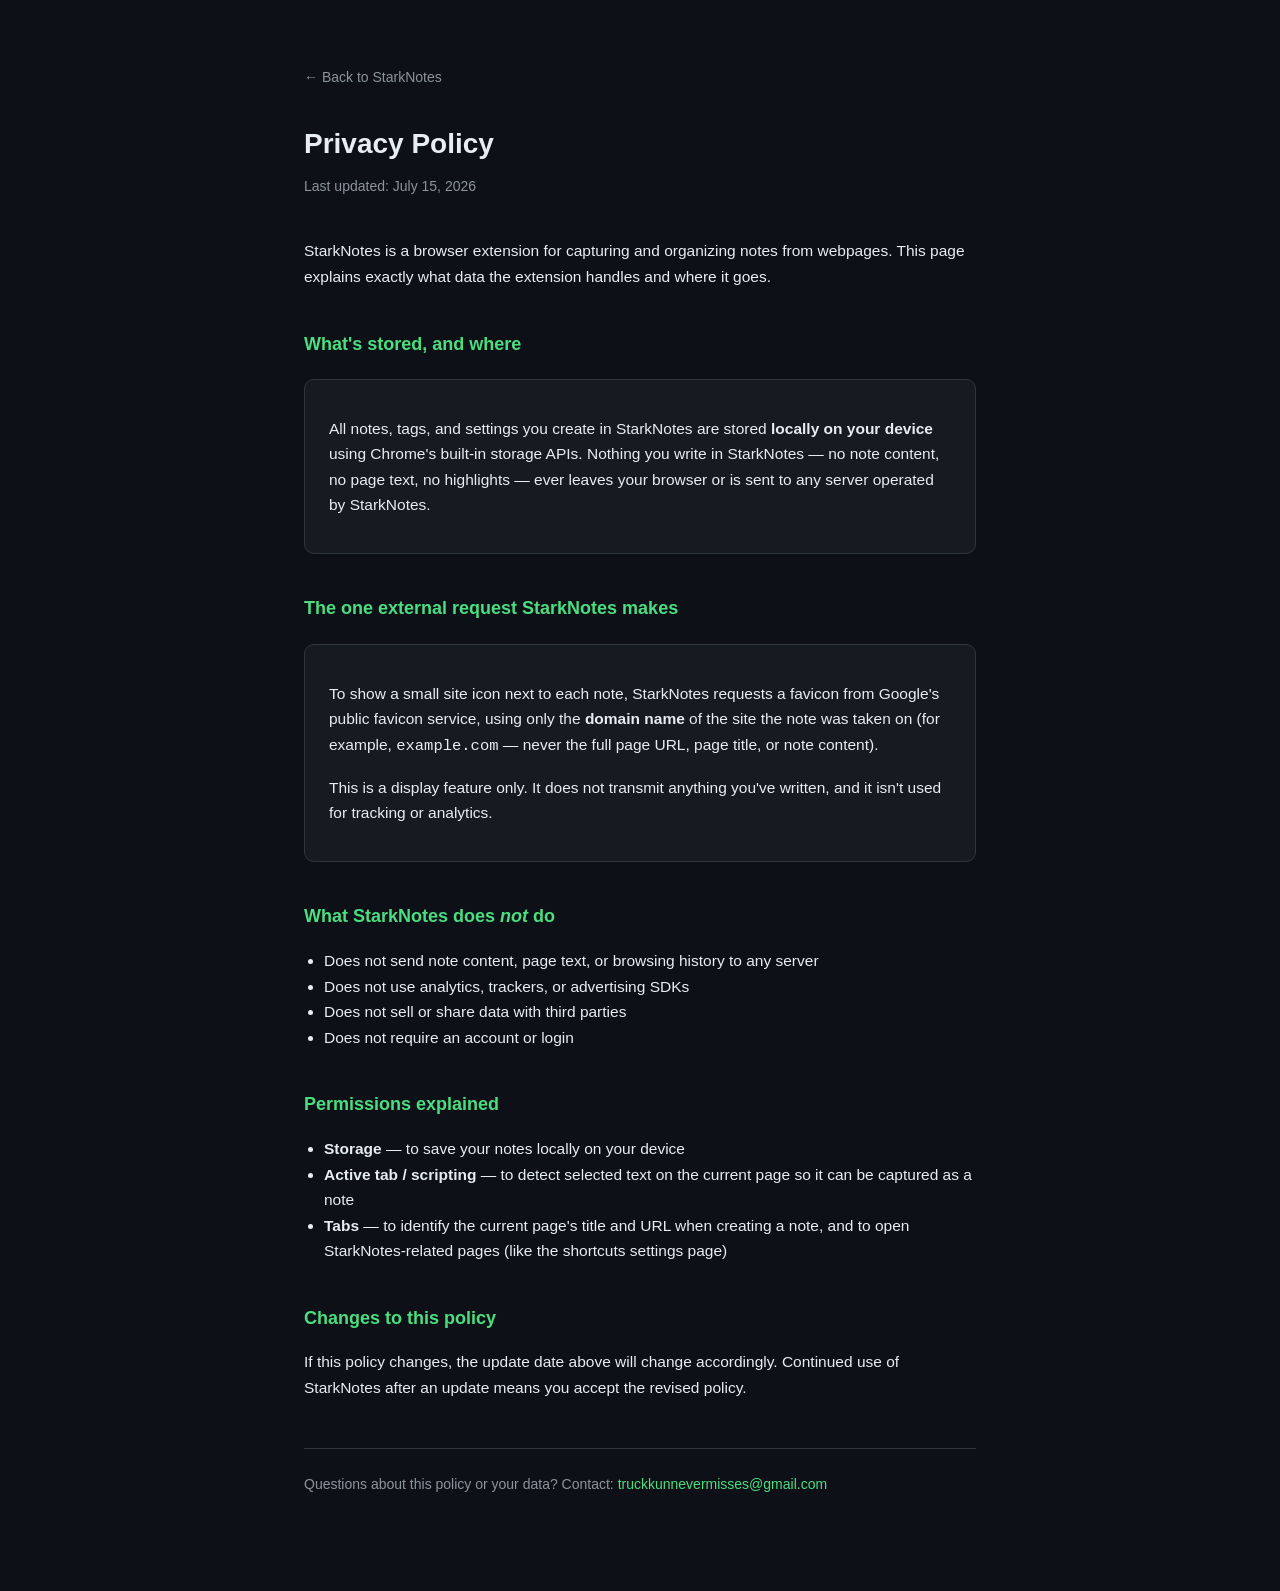
==== privacy.html @ d1b42944 "privacy policy" ====
<!DOCTYPE html>
<html lang="en">
<head>
<meta charset="UTF-8" />
<meta name="viewport" content="width=device-width, initial-scale=1.0" />
<title>StarkNotes — Privacy Policy</title>
<style>
  :root {
    --bg: #0d1117;
    --bg-card: #161b22;
    --border: #30363d;
    --text: #e6edf3;
    --text-muted: #8b949e;
    --accent: #4ade80;
  }
  * { box-sizing: border-box; }
  body {
    margin: 0;
    background: var(--bg);
    color: var(--text);
    font-family: -apple-system, BlinkMacSystemFont, "Segoe UI", Roboto, sans-serif;
    line-height: 1.65;
  }
  .wrap {
    max-width: 720px;
    margin: 0 auto;
    padding: 64px 24px 96px;
  }
  a { color: var(--accent); text-decoration: none; }
  a:hover { text-decoration: underline; }
  .back {
    display: inline-block;
    margin-bottom: 32px;
    color: var(--text-muted);
    font-size: 14px;
  }
  h1 {
    font-size: 28px;
    margin: 0 0 8px;
  }
  .updated {
    color: var(--text-muted);
    font-size: 14px;
    margin-bottom: 40px;
  }
  h2 {
    font-size: 18px;
    margin: 40px 0 12px;
    color: var(--accent);
  }
  p, li { color: var(--text); font-size: 15.5px; }
  ul { padding-left: 20px; }
  .card {
    background: var(--bg-card);
    border: 1px solid var(--border);
    border-radius: 10px;
    padding: 20px 24px;
    margin: 20px 0;
  }
  .contact {
    margin-top: 48px;
    padding-top: 24px;
    border-top: 1px solid var(--border);
    color: var(--text-muted);
    font-size: 14px;
  }
</style>
</head>
<body>
  <div class="wrap">
    <a class="back" href="index.html">&larr; Back to StarkNotes</a>
    <h1>Privacy Policy</h1>
    <div class="updated">Last updated: July 15, 2026</div>

    <p>StarkNotes is a browser extension for capturing and organizing notes from webpages. This page explains exactly what data the extension handles and where it goes.</p>

    <h2>What's stored, and where</h2>
    <div class="card">
      <p>All notes, tags, and settings you create in StarkNotes are stored <strong>locally on your device</strong> using Chrome's built-in storage APIs. Nothing you write in StarkNotes — no note content, no page text, no highlights — ever leaves your browser or is sent to any server operated by StarkNotes.</p>
    </div>

    <h2>The one external request StarkNotes makes</h2>
    <div class="card">
      <p>To show a small site icon next to each note, StarkNotes requests a favicon from Google's public favicon service, using only the <strong>domain name</strong> of the site the note was taken on (for example, <code>example.com</code> — never the full page URL, page title, or note content).</p>
      <p>This is a display feature only. It does not transmit anything you've written, and it isn't used for tracking or analytics.</p>
    </div>

    <h2>What StarkNotes does <em>not</em> do</h2>
    <ul>
      <li>Does not send note content, page text, or browsing history to any server</li>
      <li>Does not use analytics, trackers, or advertising SDKs</li>
      <li>Does not sell or share data with third parties</li>
      <li>Does not require an account or login</li>
    </ul>

    <h2>Permissions explained</h2>
    <ul>
      <li><strong>Storage</strong> — to save your notes locally on your device</li>
      <li><strong>Active tab / scripting</strong> — to detect selected text on the current page so it can be captured as a note</li>
      <li><strong>Tabs</strong> — to identify the current page's title and URL when creating a note, and to open StarkNotes-related pages (like the shortcuts settings page)</li>
    </ul>

    <h2>Changes to this policy</h2>
    <p>If this policy changes, the update date above will change accordingly. Continued use of StarkNotes after an update means you accept the revised policy.</p>

    <div class="contact">
      Questions about this policy or your data? Contact: <a href="mailto:truckkunnevermisses@gmail.com">truckkunnevermisses@gmail.com</a>
    </div>
  </div>
</body>
</html>
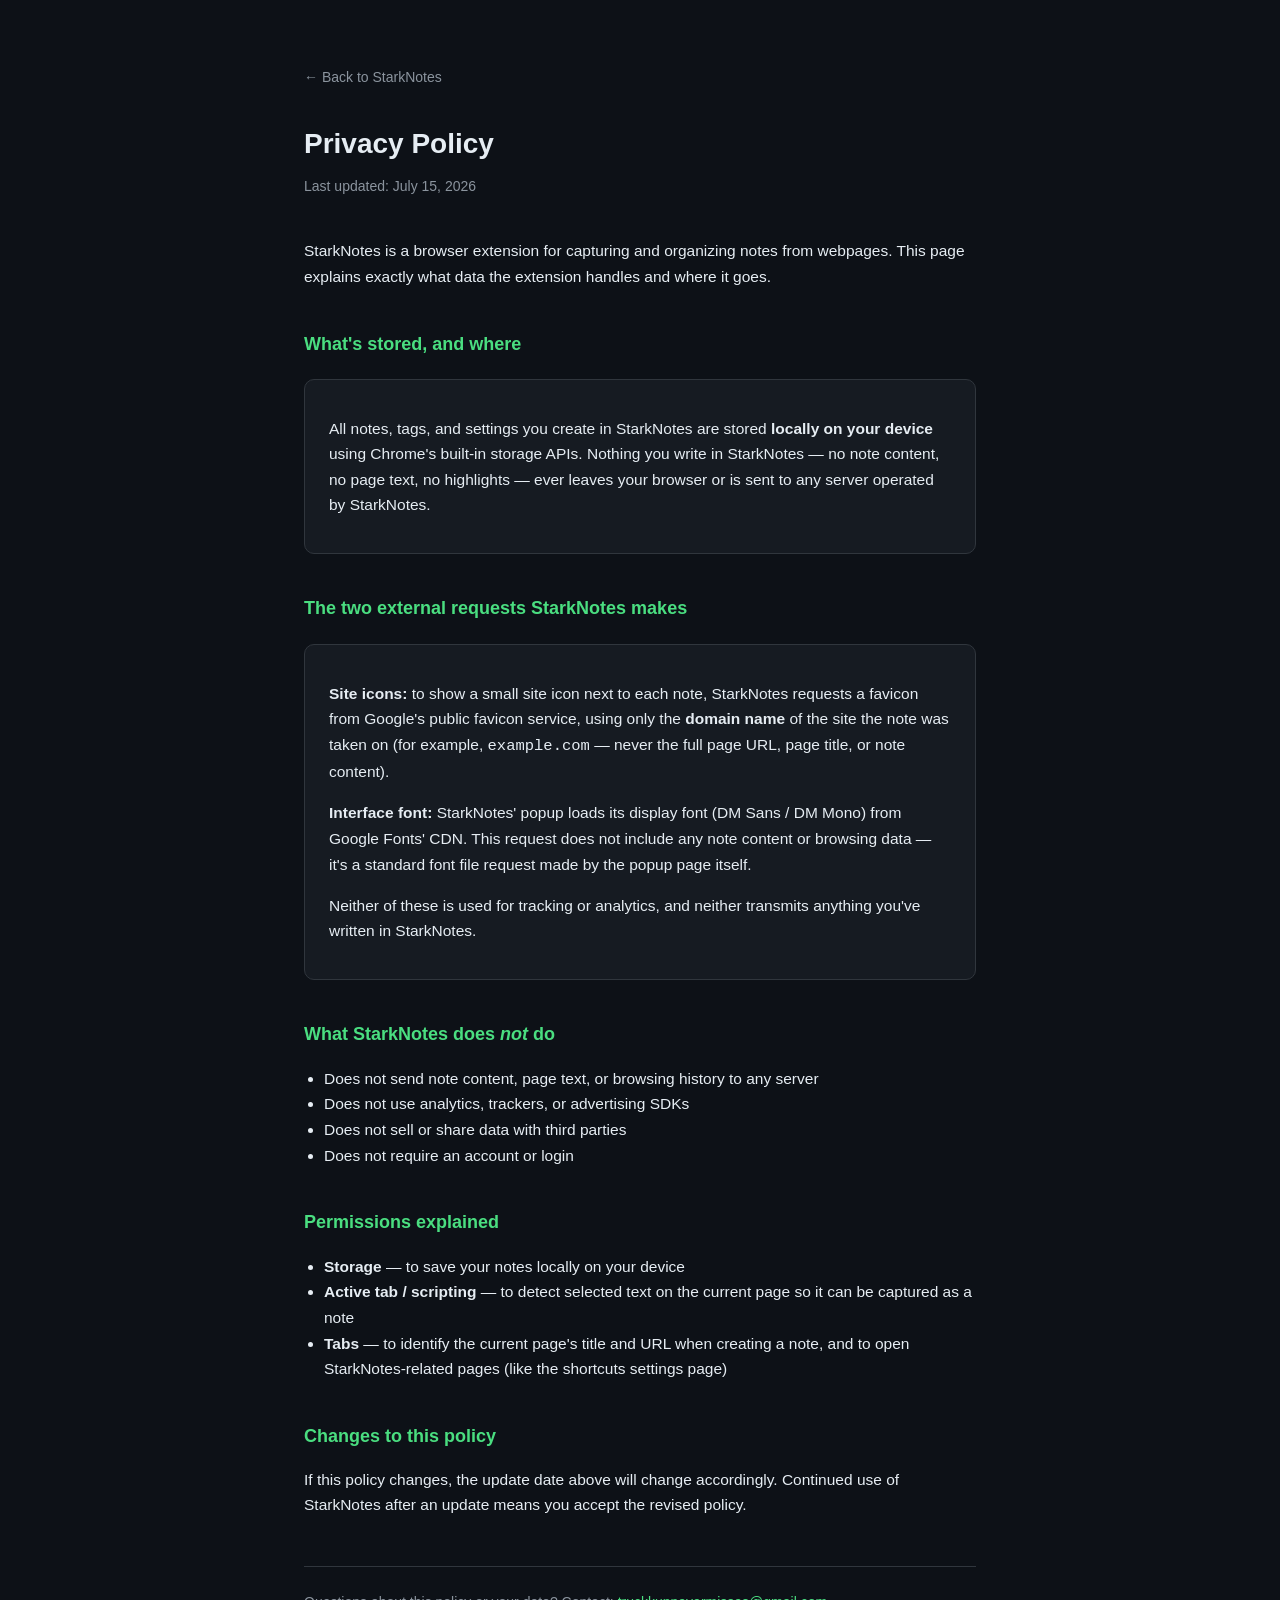
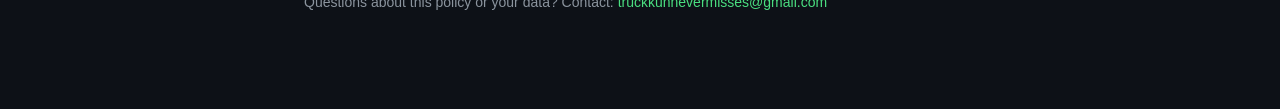
==== commit a073076b: "working fine" ====
--- a/privacy.html
+++ b/privacy.html
@@ -68,7 +68,7 @@
 </head>
 <body>
   <div class="wrap">
-    <a class="back" href="index.html">&larr; Back to StarkNotes</a>
+    <a class="back" href="/">&larr; Back to StarkNotes</a>
     <h1>Privacy Policy</h1>
     <div class="updated">Last updated: July 15, 2026</div>
 
@@ -79,10 +79,11 @@
       <p>All notes, tags, and settings you create in StarkNotes are stored <strong>locally on your device</strong> using Chrome's built-in storage APIs. Nothing you write in StarkNotes — no note content, no page text, no highlights — ever leaves your browser or is sent to any server operated by StarkNotes.</p>
     </div>
 
-    <h2>The one external request StarkNotes makes</h2>
+    <h2>The two external requests StarkNotes makes</h2>
     <div class="card">
-      <p>To show a small site icon next to each note, StarkNotes requests a favicon from Google's public favicon service, using only the <strong>domain name</strong> of the site the note was taken on (for example, <code>example.com</code> — never the full page URL, page title, or note content).</p>
-      <p>This is a display feature only. It does not transmit anything you've written, and it isn't used for tracking or analytics.</p>
+      <p><strong>Site icons:</strong> to show a small site icon next to each note, StarkNotes requests a favicon from Google's public favicon service, using only the <strong>domain name</strong> of the site the note was taken on (for example, <code>example.com</code> — never the full page URL, page title, or note content).</p>
+      <p><strong>Interface font:</strong> StarkNotes' popup loads its display font (DM Sans / DM Mono) from Google Fonts' CDN. This request does not include any note content or browsing data — it's a standard font file request made by the popup page itself.</p>
+      <p>Neither of these is used for tracking or analytics, and neither transmits anything you've written in StarkNotes.</p>
     </div>
 
     <h2>What StarkNotes does <em>not</em> do</h2>
@@ -108,4 +109,4 @@
     </div>
   </div>
 </body>
-</html>
+</html>
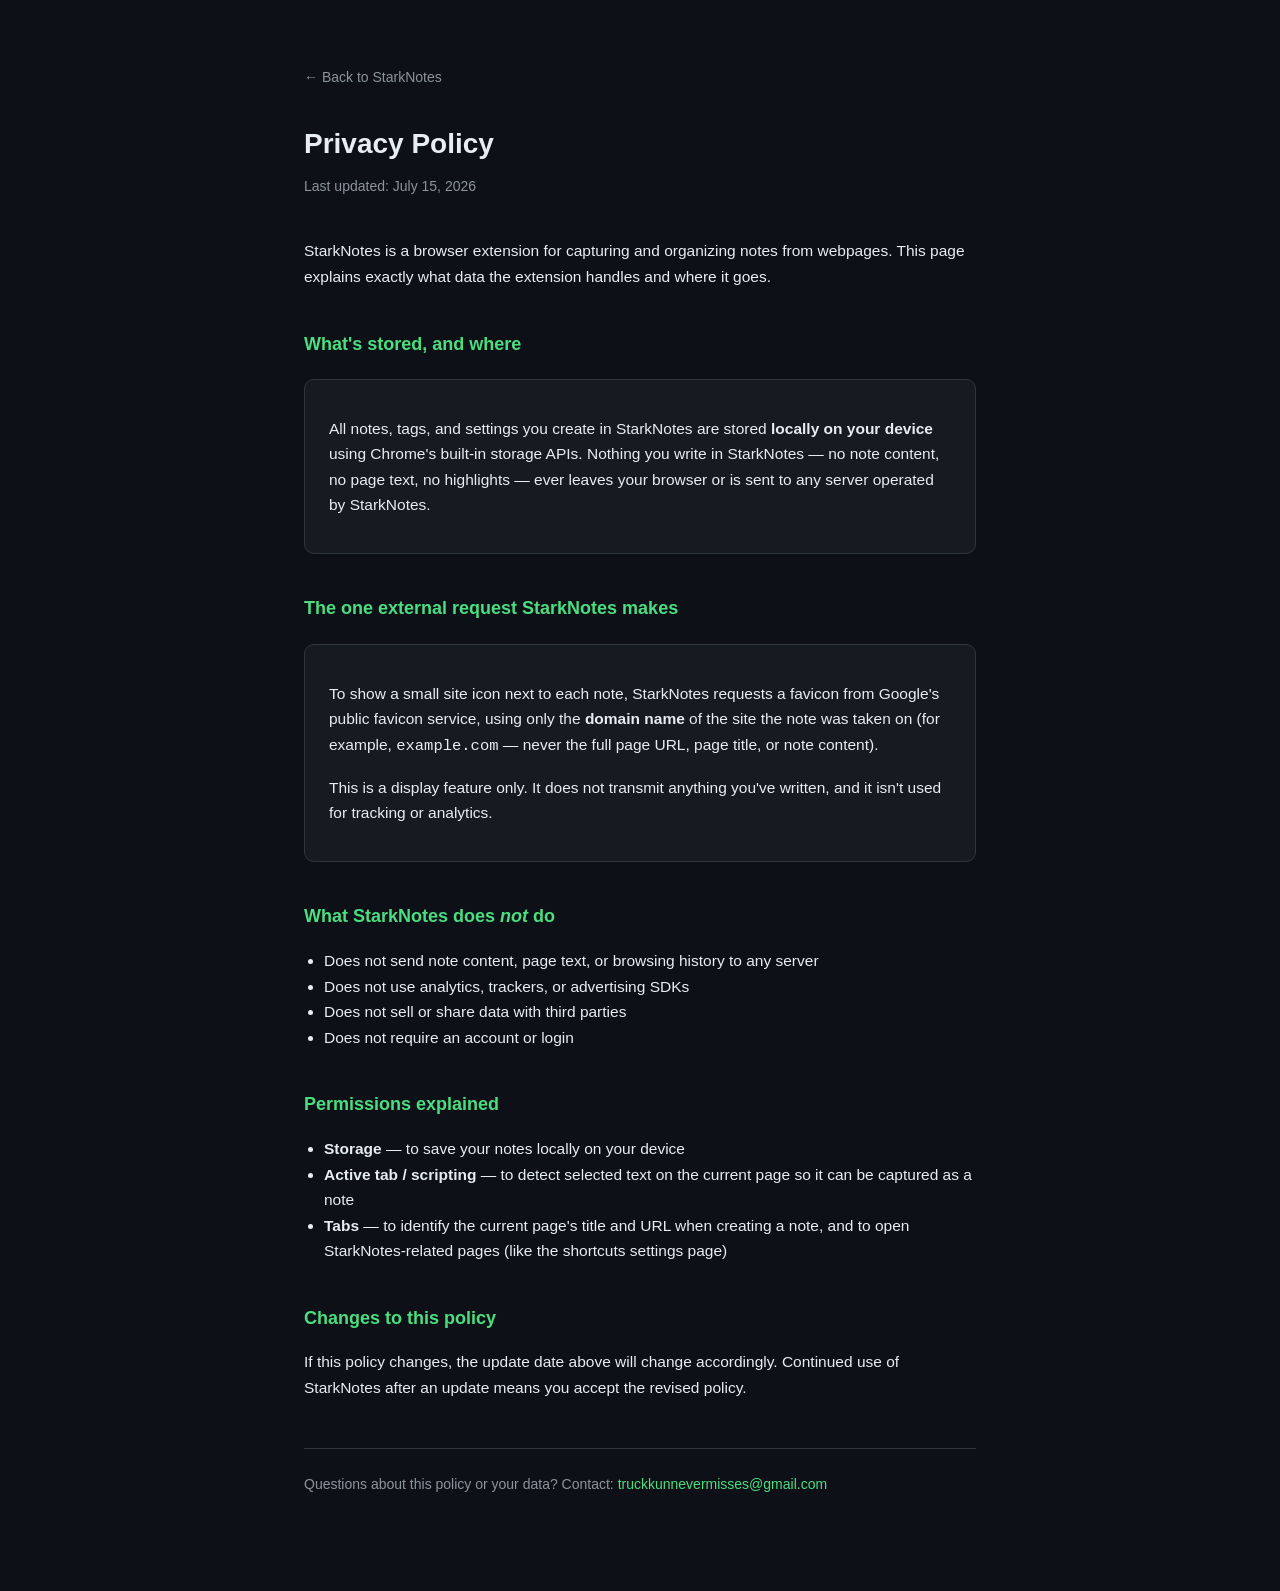
==== commit 1233c152: "working fine" ====
--- a/privacy.html
+++ b/privacy.html
@@ -68,7 +68,7 @@
 </head>
 <body>
   <div class="wrap">
-    <a class="back" href="/">&larr; Back to StarkNotes</a>
+    <a class="back" href="index.html">&larr; Back to StarkNotes</a>
     <h1>Privacy Policy</h1>
     <div class="updated">Last updated: July 15, 2026</div>
 
@@ -79,11 +79,10 @@
       <p>All notes, tags, and settings you create in StarkNotes are stored <strong>locally on your device</strong> using Chrome's built-in storage APIs. Nothing you write in StarkNotes — no note content, no page text, no highlights — ever leaves your browser or is sent to any server operated by StarkNotes.</p>
     </div>
 
-    <h2>The two external requests StarkNotes makes</h2>
+    <h2>The one external request StarkNotes makes</h2>
     <div class="card">
-      <p><strong>Site icons:</strong> to show a small site icon next to each note, StarkNotes requests a favicon from Google's public favicon service, using only the <strong>domain name</strong> of the site the note was taken on (for example, <code>example.com</code> — never the full page URL, page title, or note content).</p>
-      <p><strong>Interface font:</strong> StarkNotes' popup loads its display font (DM Sans / DM Mono) from Google Fonts' CDN. This request does not include any note content or browsing data — it's a standard font file request made by the popup page itself.</p>
-      <p>Neither of these is used for tracking or analytics, and neither transmits anything you've written in StarkNotes.</p>
+      <p>To show a small site icon next to each note, StarkNotes requests a favicon from Google's public favicon service, using only the <strong>domain name</strong> of the site the note was taken on (for example, <code>example.com</code> — never the full page URL, page title, or note content).</p>
+      <p>This is a display feature only. It does not transmit anything you've written, and it isn't used for tracking or analytics.</p>
     </div>
 
     <h2>What StarkNotes does <em>not</em> do</h2>
